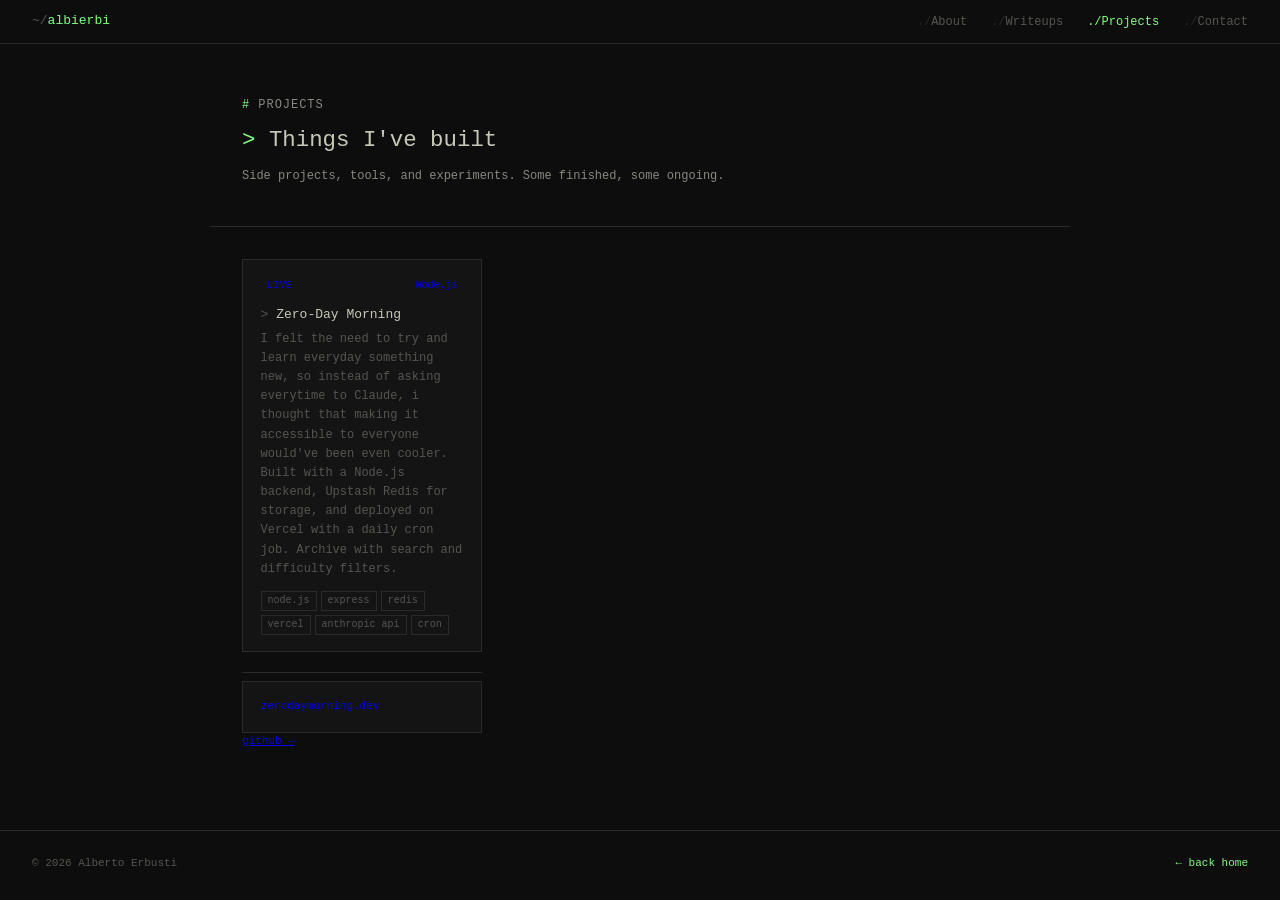
==== projects/index.html @ 9fee24d2 "Update and rename index.html to index.html" ====
<!DOCTYPE html>
<html lang="en">
<head>
  <meta charset="UTF-8">
  <meta name="viewport" content="width=device-width, initial-scale=1.0">
  <meta http-equiv="Content-Security-Policy" content="default-src 'self';">
  <title>Projects | Alberto Erbusti</title>
  <meta name="description" content="Projects built by Alberto Erbusti — CS student and cybersecurity enthusiast.">
  <link rel="stylesheet" href="../style.css">
</head>
<body>

  <nav>
    <a class="nav-logo" href="index.html"><span>~/</span>albierbi</a>
    <ul class="nav-links">
      <li><a href="index.html#about">About</a></li>
      <li><a href="/writeups/">Writeups</a></li>
      <li><a href="projects.html" class="active">Projects</a></li>
      <li><a href="contact.html">Contact</a></li>
    </ul>
  </nav>

  <div class="page-header">
    <p class="page-header-label">projects</p>
    <h1>Things I've built</h1>
    <p>Side projects, tools, and experiments. Some finished, some ongoing.</p>
  </div>

  <div class="layout" style="grid-template-columns: 1fr; max-width: 900px;">
    <main class="main" style="padding-top: 2.5rem;">
      <div class="cards-grid">

        <a class="card" href="https://zerodaymorning.dev" target="_blank" rel="noopener noreferrer">
          <div class="card-top">
            <span class="platform-badge" style="background:#0a1a0a;color:#e8ff47;border:1px solid #2a4a0a;">Live</span>
            <span class="diff-badge" style="color:#e8ff47;background:#1a1a00;">Node.js</span>
          </div>
          <div class="card-title">Zero-Day Morning</div>
          <div class="card-desc">
            I felt the need to try and learn everyday something new, so instead of asking everytime to Claude, i thought that making it accessible to everyone would've been even cooler. Built with a Node.js backend, Upstash Redis for storage, and deployed on Vercel with a daily cron job. Archive with search and difficulty filters.
          </div>
          <div class="card-tags">
            <span class="tag">node.js</span>
            <span class="tag">express</span>
            <span class="tag">redis</span>
            <span class="tag">vercel</span>
            <span class="tag">anthropic api</span>
            <span class="tag">cron</span>
          </div>
          <div class="card-footer" style="display:flex;justify-content:space-between;align-items:center;">
            <span>zerodaymorning.dev</span>
            <a href="https://github.com/albierbi/zerodaymorning" target="_blank" rel="noopener noreferrer" style="color:var(--accent);font-family:var(--mono);font-size:11px;" onclick="event.stopPropagation()">github &rarr;</a>
          </div>
        </a>

      </div>
    </main>
  </div>

  <footer>
    <span>&copy; 2026 Alberto Erbusti</span>
    <a href="index.html" class="footer-back">&larr; back home</a>
  </footer>

  <script src="main.js"></script>

</body>
</html>
---- style.css ----
*, *::before, *::after { box-sizing: border-box; margin: 0; padding: 0; }

:root {
  --bg:      #0d0d0d;
  --bg2:     #141414;
  --bg3:     #1c1c1c;
  --border:  #2a2a2a;
  --text:    #c8c8b8;
  --muted:   #555550;
  --subtle:  #888880;
  --accent:  #7fff7f;
  --accent2: #ff7f7f;
  --yellow:  #ffffa0;
  --mono: "Courier New", Courier, monospace;
  --sans: "Courier New", Courier, monospace;
}

html { scroll-behavior: smooth; }

body {
  font-family: var(--mono);
  background: var(--bg);
  color: var(--text);
  line-height: 1.6;
  min-height: 100vh;
  font-size: 14px;
}

/* ── NAV ── */
nav {
  position: fixed;
  top: 0; left: 0; right: 0;
  z-index: 100;
  height: 44px;
  background: var(--bg);
  border-bottom: 1px solid var(--border);
  display: flex;
  align-items: center;
  justify-content: space-between;
  padding: 0 2rem;
}

.nav-logo {
  font-family: var(--mono);
  font-size: 13px;
  color: var(--accent);
  text-decoration: none;
}

.nav-logo span { color: var(--muted); }

.nav-links { display: flex; gap: 1.5rem; list-style: none; }

.nav-links a {
  font-size: 12px;
  color: var(--muted);
  text-decoration: none;
  transition: color 0.15s;
}

.nav-links a::before { content: './'; color: var(--border); }
.nav-links a:hover { color: var(--text); }
.nav-links a.active { color: var(--accent); }
.nav-links a.active::before { color: var(--accent); }

/* ── BUTTONS ── */
.btn {
  font-size: 12px;
  font-family: var(--mono);
  padding: 7px 16px;
  text-decoration: none;
  transition: all 0.15s;
  cursor: pointer;
  display: inline-flex;
  align-items: center;
  gap: 8px;
  border-radius: 0;
}

.btn-primary {
  background: var(--accent);
  color: #0d0d0d;
  border: 1px solid var(--accent);
  font-weight: bold;
}

.btn-primary:hover { background: #a0ffa0; border-color: #a0ffa0; }

.btn-ghost {
  background: transparent;
  color: var(--subtle);
  border: 1px solid var(--border);
}

.btn-ghost:hover { border-color: var(--subtle); color: var(--text); }

/* ── SECTION SHARED ── */
.section-label {
  font-family: var(--mono);
  font-size: 11px;
  letter-spacing: 0.08em;
  text-transform: uppercase;
  color: var(--muted);
  margin-bottom: 0.5rem;
}

.section-label::before { content: '# '; color: var(--accent); }

h2.section-title {
  font-size: 1.1rem;
  font-weight: normal;
  color: var(--text);
  margin-bottom: 0.75rem;
}

h2.section-title::before { content: '> '; color: var(--accent); }

.section-divider {
  width: 100%;
  height: 1px;
  background: var(--border);
  margin-bottom: 2.5rem;
}

/* ── CARDS ── */
.card,
.writeup-card {
  background: var(--bg2);
  border: 1px solid var(--border);
  border-radius: 0;
  padding: 1rem 1.1rem;
  text-decoration: none;
  display: block;
  transition: border-color 0.15s;
}

.card:hover,
.writeup-card:hover {
  border-color: var(--accent);
}

.card-top {
  display: flex;
  justify-content: space-between;
  align-items: center;
  margin-bottom: 0.6rem;
}

.platform-badge {
  font-family: var(--mono);
  font-size: 10px;
  font-weight: normal;
  letter-spacing: 0.04em;
  text-transform: uppercase;
  padding: 2px 6px;
  border-radius: 0;
}

.badge-thm { background: transparent; color: #38bdf8; border: 1px solid #1e3a5f; }
.badge-htb { background: transparent; color: var(--accent); border: 1px solid #1a3a1a; }
.badge-ctf { background: transparent; color: #818cf8; border: 1px solid #3730a3; }
.badge-owt { background: transparent; color: var(--yellow); border: 1px solid #4a3a00; }

.diff-badge {
  font-family: var(--mono);
  font-size: 10px;
  padding: 2px 6px;
  border-radius: 0;
  background: transparent;
}

.diff-easy     { color: var(--accent); border: 1px solid #1a3a1a; }
.diff-medium   { color: var(--yellow); border: 1px solid #4a3a00; }
.diff-hard     { color: var(--accent2); border: 1px solid #3a1a1a; }
.diff-beginner { color: var(--accent); border: 1px solid #1a3a1a; }

.card-title {
  font-size: 13px;
  font-weight: normal;
  color: var(--text);
  margin-bottom: 0.35rem;
  line-height: 1.4;
}

.card-title::before { content: '> '; color: var(--muted); }

.card-desc {
  font-size: 12px;
  color: var(--muted);
  line-height: 1.6;
  margin-bottom: 0.75rem;
}

.card-tags {
  display: flex;
  flex-wrap: wrap;
  gap: 4px;
}

.tag {
  font-family: var(--mono);
  font-size: 10px;
  color: var(--muted);
  background: transparent;
  border: 1px solid var(--border);
  padding: 1px 6px;
  border-radius: 0;
}

.card-footer {
  border-top: 1px solid var(--border);
  padding-top: 0.5rem;
  margin-top: 0.75rem;
  font-family: var(--mono);
  font-size: 11px;
  color: var(--muted);
}

/* ── FOOTER ── */
footer {
  border-top: 1px solid var(--border);
  padding: 1.5rem 2rem;
  display: flex;
  justify-content: space-between;
  align-items: center;
  font-family: var(--mono);
  font-size: 11px;
  color: var(--muted);
}

/* ── ANIMATIONS ── */
@keyframes blink {
  0%, 100% { opacity: 1; }
  50% { opacity: 0; }
}

@keyframes fadeUp {
  from { opacity: 0; transform: translateY(10px); }
  to   { opacity: 1; transform: translateY(0); }
}

.reveal {
  opacity: 0;
  transform: translateY(12px);
  transition: opacity 0.5s ease, transform 0.5s ease;
}

.reveal.visible {
  opacity: 1;
  transform: translateY(0);
}

/* ── HERO ── */
#hero {
  min-height: 100vh;
  display: flex;
  align-items: center;
  padding: 0 2rem;
  position: relative;
}

.hero-content {
  position: relative;
  max-width: 680px;
  padding-top: 44px;
}

.hero-prompt {
  font-family: var(--mono);
  font-size: 12px;
  color: var(--muted);
  margin-bottom: 2rem;
  opacity: 0;
  animation: fadeUp 0.4s ease 0.1s forwards;
}

.hero-prompt span { color: var(--accent); }

.hero-block {
  margin-bottom: 1.5rem;
  opacity: 0;
  animation: fadeUp 0.4s ease 0.25s forwards;
}

.hero-cmd {
  font-family: var(--mono);
  font-size: 12px;
  color: var(--muted);
  margin-bottom: 0.5rem;
}

.hero-cmd::before { content: '$ '; color: var(--accent); }

.hero-name {
  font-family: var(--mono);
  font-size: clamp(1.6rem, 4vw, 2.8rem);
  font-weight: normal;
  color: var(--text);
  line-height: 1.1;
  letter-spacing: 0.02em;
}

.hero-name .cursor {
  display: inline-block;
  width: 2px;
  height: 1em;
  background: var(--accent);
  margin-left: 4px;
  vertical-align: middle;
  animation: blink 1s step-end infinite;
}

.hero-sub {
  font-size: 13px;
  color: var(--subtle);
  margin-bottom: 2rem;
  line-height: 1.7;
  opacity: 0;
  animation: fadeUp 0.4s ease 0.4s forwards;
}

.hero-sub::before {
  content: '// ';
  color: var(--muted);
}

.hero-actions {
  display: flex;
  gap: 0.75rem;
  flex-wrap: wrap;
  opacity: 0;
  animation: fadeUp 0.4s ease 0.55s forwards;
}

.hero-status {
  position: absolute;
  bottom: 2rem; left: 2rem;
  font-family: var(--mono);
  font-size: 11px;
  color: var(--muted);
  display: flex;
  align-items: center;
  gap: 1.5rem;
  opacity: 0;
  animation: fadeUp 0.4s ease 0.8s forwards;
}

.status-item { display: flex; align-items: center; gap: 6px; }

.status-dot {
  width: 5px; height: 5px;
  border-radius: 50%;
  background: var(--accent);
  box-shadow: 0 0 4px var(--accent);
  animation: blink 2s step-end infinite;
}

.accent-text { color: var(--accent); }

/* ── SECTIONS ── */
section {
  max-width: 860px;
  margin: 0 auto;
  padding: 5rem 2rem;
}

#writeups { border-top: 1px solid var(--border); }
#projects { border-top: 1px solid var(--border); }
#contact  { border-top: 1px solid var(--border); }

.about-grid {
  display: flex;
  flex-direction: column;
  gap: 2rem;
}

@media (min-width: 768px) {
  .about-grid {
    display: grid;
    grid-template-columns: 1fr 1fr;
    gap: 3rem;
    align-items: start;
  }
}

.about-text p {
  color: var(--subtle);
  font-size: 13px;
  line-height: 1.8;
  margin-bottom: 0.75rem;
}

.about-text p:last-child { margin-bottom: 0; }
.about-text strong { color: var(--text); font-weight: normal; }

.skills-grid {
  display: grid;
  grid-template-columns: 1fr 1fr;
  gap: 4px;
}

.skill-item {
  background: var(--bg2);
  border: 1px solid var(--border);
  border-radius: 0;
  padding: 7px 10px;
  font-family: var(--mono);
  font-size: 12px;
  color: var(--muted);
  display: flex;
  align-items: center;
  gap: 8px;
  transition: border-color 0.15s, color 0.15s;
}

.skill-item:hover { border-color: var(--accent); color: var(--text); }

.skill-item::before {
  content: '+';
  color: var(--accent);
  font-size: 10px;
  flex-shrink: 0;
}

.writeups-preview-grid {
  display: grid;
  grid-template-columns: repeat(auto-fill, minmax(260px, 1fr));
  gap: 8px;
  margin-bottom: 1.5rem;
}

@media (max-width: 768px) {
  .writeups-preview-grid { grid-template-columns: 1fr; }
}

.writeups-cta { text-align: left; padding-top: 0.5rem; }

.contact-links {
  display: flex;
  gap: 0.75rem;
  flex-wrap: wrap;
  margin-top: 1.5rem;
}

.contact-link {
  display: flex;
  align-items: center;
  gap: 8px;
  background: var(--bg2);
  border: 1px solid var(--border);
  border-radius: 0;
  padding: 8px 14px;
  text-decoration: none;
  color: var(--subtle);
  font-size: 12px;
  transition: all 0.15s;
}

.contact-link:hover { border-color: var(--accent); color: var(--text); }

.contact-link .link-icon {
  font-family: var(--mono);
  font-size: 11px;
  color: var(--accent);
}

.contact-intro {
  color: var(--subtle);
  font-size: 13px;
  max-width: 480px;
}

/* ── WRITEUPS PAGE ── */
.page-header {
  padding: 6rem 2rem 2.5rem;
  max-width: 860px;
  margin: 0 auto;
  border-bottom: 1px solid var(--border);
}

.page-header-label {
  font-family: var(--mono);
  font-size: 11px;
  letter-spacing: 0.08em;
  text-transform: uppercase;
  color: var(--muted);
  margin-bottom: 0.5rem;
}

.page-header-label::before { content: '# '; color: var(--accent); }

.page-header h1 {
  font-size: 1.4rem;
  font-weight: normal;
  color: var(--text);
  margin-bottom: 0.5rem;
}

.page-header h1::before { content: '> '; color: var(--accent); }

.page-header p { color: var(--subtle); font-size: 12px; max-width: 520px; }

.layout {
  max-width: 860px;
  margin: 0 auto;
  padding: 2rem 2rem 5rem;
  display: grid;
  grid-template-columns: 180px 1fr;
  gap: 2.5rem;
  align-items: start;
}

.sidebar { position: sticky; top: 60px; }
.sidebar-section { margin-bottom: 1.5rem; }

.sidebar-label {
  font-family: var(--mono);
  font-size: 10px;
  letter-spacing: 0.08em;
  text-transform: uppercase;
  color: var(--muted);
  margin-bottom: 0.4rem;
  padding-bottom: 0.3rem;
  border-bottom: 1px solid var(--border);
}

.filter-btn {
  display: flex;
  align-items: center;
  justify-content: space-between;
  width: 100%;
  padding: 5px 8px;
  border-radius: 0;
  border: none;
  background: transparent;
  color: var(--muted);
  font-size: 12px;
  font-family: var(--mono);
  cursor: pointer;
  transition: all 0.15s;
  text-align: left;
  margin-bottom: 2px;
}

.filter-btn:hover { background: var(--bg2); color: var(--text); }
.filter-btn.active { background: var(--bg2); color: var(--accent); border-left: 2px solid var(--accent); }
.filter-btn .dot { width: 5px; height: 5px; border-radius: 50%; opacity: 0; transition: opacity 0.15s; flex-shrink: 0; }
.filter-btn.active .dot { opacity: 1; }
.filter-right { display: flex; align-items: center; gap: 5px; }

.cnt {
  font-family: var(--mono);
  font-size: 10px;
  color: var(--muted);
  background: var(--bg3);
  padding: 0px 5px;
  border-radius: 0;
  min-width: 18px;
  text-align: center;
}

.main { min-width: 0; }

.search-wrap { position: relative; margin-bottom: 1.25rem; }

.search-prefix {
  position: absolute;
  left: 10px; top: 50%;
  transform: translateY(-50%);
  font-family: var(--mono);
  font-size: 13px;
  color: var(--accent);
  pointer-events: none;
}

.search-input {
  width: 100%;
  background: var(--bg2);
  border: 1px solid var(--border);
  border-radius: 0;
  padding: 8px 12px 8px 28px;
  font-size: 12px;
  font-family: var(--mono);
  color: var(--text);
  outline: none;
  transition: border-color 0.15s;
}

.search-input::placeholder { color: var(--muted); }
.search-input:focus { border-color: var(--accent); }

.results-bar {
  display: flex;
  align-items: center;
  justify-content: space-between;
  margin-bottom: 1rem;
}

.results-label { font-family: var(--mono); font-size: 11px; color: var(--muted); }
.results-label span { color: var(--accent); }

.cards-grid {
  display: grid;
  grid-template-columns: repeat(auto-fill, minmax(240px, 1fr));
  gap: 8px;
}

.empty-state {
  grid-column: 1 / -1;
  padding: 3rem 1rem;
  text-align: left;
  color: var(--muted);
  font-family: var(--mono);
  font-size: 12px;
}

.empty-state::before {
  display: block;
  content: '$ grep -r "results" . -- no match';
  color: var(--accent);
  margin-bottom: 0.4rem;
  font-size: 11px;
}

/* ── DOT COLORS ── */
.dot-blue   { background: #38bdf8; }
.dot-green  { background: var(--accent); }
.dot-purple { background: #818cf8; }
.dot-yellow { background: var(--yellow); }
.dot-red    { background: var(--accent2); }
.dot-amber  { background: var(--yellow); }

/* ── MISC ── */
.footer-back {
  color: var(--accent);
  text-decoration: none;
}

.footer-back:hover { text-decoration: underline; }

/* ── CONTACT PAGE ── */
.contact-page {
  min-height: calc(100vh - 44px - 57px);
  display: flex;
  align-items: center;
  padding: 6rem 2rem 4rem;
}

.contact-page-inner {
  max-width: 520px;
  width: 100%;
  margin: 0 auto;
}

.contact-header { margin-bottom: 2.5rem; }

.contact-title {
  font-size: 1.2rem;
  font-weight: normal;
  color: var(--text);
  margin-bottom: 0.75rem;
}

.contact-title::before { content: '> '; color: var(--accent); }

.contact-lead {
  color: var(--subtle);
  font-size: 12px;
  line-height: 1.8;
  max-width: 440px;
}

.contact-links-list {
  display: flex;
  flex-direction: column;
  gap: 6px;
}

.contact-card {
  display: flex;
  align-items: center;
  justify-content: space-between;
  background: var(--bg2);
  border: 1px solid var(--border);
  border-radius: 0;
  padding: 0.9rem 1rem;
  text-decoration: none;
  transition: border-color 0.15s;
}

.contact-card:hover { border-color: var(--accent); }

.contact-card-left {
  display: flex;
  align-items: center;
  gap: 0.75rem;
}

.contact-card-icon {
  font-family: var(--mono);
  font-size: 11px;
  color: var(--accent);
  min-width: 36px;
}

.contact-card-name {
  font-size: 12px;
  font-weight: normal;
  color: var(--text);
  margin-bottom: 1px;
}

.contact-card-handle {
  font-family: var(--mono);
  font-size: 10px;
  color: var(--muted);
}

.contact-card-arrow {
  font-size: 14px;
  color: var(--muted);
  transition: color 0.15s;
}

.contact-card:hover .contact-card-arrow { color: var(--accent); }

/* ── WRITEUP PAGES ── */
.writeup-hero {
  padding: 5.5rem 2rem 2.5rem;
  border-bottom: 1px solid var(--border);
}

.writeup-hero-inner {
  max-width: 760px;
  margin: 0 auto;
}

.writeup-back a {
  font-family: var(--mono);
  font-size: 11px;
  color: var(--muted);
  text-decoration: none;
  transition: color 0.15s;
  display: inline-block;
  margin-bottom: 1.25rem;
}

.writeup-back a::before { content: '<- '; color: var(--accent); }
.writeup-back a:hover { color: var(--accent); }

.writeup-meta-top {
  display: flex;
  align-items: center;
  gap: 6px;
  margin-bottom: 0.75rem;
}

.writeup-title {
  font-size: clamp(1.2rem, 3vw, 1.8rem);
  font-weight: normal;
  color: var(--text);
  margin-bottom: 0.6rem;
  line-height: 1.2;
}

.writeup-title::before { content: '> '; color: var(--accent); }

.writeup-subtitle {
  font-size: 12px;
  color: var(--subtle);
  line-height: 1.7;
  max-width: 580px;
  margin-bottom: 1rem;
}

.writeup-tags {
  display: flex;
  flex-wrap: wrap;
  gap: 4px;
  margin-bottom: 0.75rem;
}

.writeup-date {
  font-family: var(--mono);
  font-size: 10px;
  color: var(--muted);
}

.writeup-body {
  max-width: 1060px;
  margin: 0 auto;
  padding: 2.5rem 2rem 5rem;
  display: grid;
  grid-template-columns: 180px 1fr;
  gap: 3.5rem;
  align-items: start;
}

.writeup-toc { position: sticky; top: 60px; }

.toc-label {
  font-family: var(--mono);
  font-size: 10px;
  letter-spacing: 0.08em;
  text-transform: uppercase;
  color: var(--muted);
  margin-bottom: 0.6rem;
  padding-bottom: 0.4rem;
  border-bottom: 1px solid var(--border);
}

.writeup-toc ul {
  list-style: none;
  display: flex;
  flex-direction: column;
  gap: 1px;
}

.writeup-toc a {
  font-size: 12px;
  color: var(--muted);
  text-decoration: none;
  padding: 4px 8px;
  border-radius: 0;
  display: block;
  transition: all 0.15s;
  border-left: 2px solid transparent;
}

.writeup-toc a:hover {
  color: var(--text);
  border-left-color: var(--accent);
}

.writeup-content { min-width: 0; max-width: 660px; }

.writeup-content section {
  max-width: none;
  margin: 0 0 3rem;
  padding: 0;
}

.writeup-content section:last-child { margin-bottom: 0; }

.writeup-content h2 {
  font-size: 1rem;
  font-weight: normal;
  color: var(--text);
  margin-bottom: 0.75rem;
  padding-bottom: 0.4rem;
  border-bottom: 1px solid var(--border);
}

.writeup-content h2::before { content: '## '; color: var(--accent); }

.writeup-content p {
  font-size: 13px;
  color: var(--subtle);
  line-height: 1.8;
  margin-bottom: 0.75rem;
}

.writeup-content p:last-child { margin-bottom: 0; }

.writeup-content ul {
  margin: 0.4rem 0 0.75rem 1.25rem;
  display: flex;
  flex-direction: column;
  gap: 0.3rem;
}

.writeup-content li {
  font-size: 13px;
  color: var(--subtle);
  line-height: 1.7;
}

.writeup-content code {
  font-family: var(--mono);
  font-size: 12px;
  background: var(--bg3);
  border: 1px solid var(--border);
  padding: 1px 5px;
  border-radius: 0;
  color: var(--accent);
}

.code-block {
  background: var(--bg2);
  border: 1px solid var(--border);
  border-radius: 0;
  overflow: hidden;
  margin: 0.75rem 0;
}

.code-label {
  font-family: var(--mono);
  font-size: 10px;
  letter-spacing: 0.06em;
  text-transform: uppercase;
  color: var(--muted);
  padding: 4px 12px;
  border-bottom: 1px solid var(--border);
  background: var(--bg3);
}

.code-block pre {
  font-family: var(--mono);
  font-size: 12px;
  color: var(--text);
  padding: 0.75rem 1rem;
  overflow-x: auto;
  line-height: 1.7;
  margin: 0;
  white-space: pre;
}

.info-grid {
  background: var(--bg2);
  border: 1px solid var(--border);
  border-radius: 0;
  overflow: hidden;
  margin: 0.75rem 0;
}

.info-row {
  display: flex;
  align-items: center;
  gap: 1rem;
  padding: 6px 12px;
  border-bottom: 1px solid var(--border);
  font-size: 12px;
}

.info-row:last-child { border-bottom: none; }

.port {
  font-family: var(--mono);
  color: var(--accent);
  min-width: 80px;
  font-size: 12px;
}

.service { color: var(--subtle); }

.callout {
  border-radius: 0;
  padding: 0.75rem 1rem;
  margin: 0.75rem 0;
  border-left: 2px solid;
}

.callout-title {
  font-family: var(--mono);
  font-size: 10px;
  font-weight: normal;
  letter-spacing: 0.06em;
  text-transform: uppercase;
  margin-bottom: 0.4rem;
}

.callout-success { background: rgba(127,255,127,0.03); border-color: var(--accent); }
.callout-success .callout-title { color: var(--accent); }

.callout-info { background: rgba(56,189,248,0.03); border-color: #38bdf8; }
.callout-info .callout-title { color: #38bdf8; }

.callout-warning { background: rgba(255,255,160,0.03); border-color: var(--yellow); }
.callout-warning .callout-title { color: var(--yellow); }

.callout p, .callout li {
  font-size: 12px;
  color: var(--subtle);
  line-height: 1.7;
}

.callout ul { margin: 0.2rem 0 0 1rem; gap: 0.25rem; }

/* ── RESPONSIVE ── */
@media (max-width: 640px) {
  nav { padding: 0 1rem; }
  .nav-links { gap: 1rem; }
  .nav-links a::before { display: none; }
  #hero { padding: 0 1rem; }
  section { padding: 3rem 1rem; }
  footer { flex-direction: column; gap: 0.4rem; text-align: center; padding: 1.25rem 1rem; }
  .page-header { padding: 5rem 1rem 2rem; }
  .layout { grid-template-columns: 1fr; padding: 1.25rem 1rem 3rem; gap: 1.25rem; }
  .sidebar { position: static; }
  .sidebar-section { display: flex; flex-wrap: wrap; gap: 4px; }
  .sidebar-label { width: 100%; }
  .filter-btn { width: auto; padding: 4px 8px; }
  .writeup-hero { padding: 5rem 1rem 2rem; }
  .writeup-body { grid-template-columns: 1fr; padding: 1.5rem 1rem 3rem; gap: 1.5rem; }
  .writeup-toc { position: static; }
  .writeup-toc ul { flex-direction: row; flex-wrap: wrap; }
  .writeup-toc a { padding: 3px 6px; font-size: 11px; }
  .contact-page { padding: 5rem 1rem 3rem; align-items: flex-start; }
}
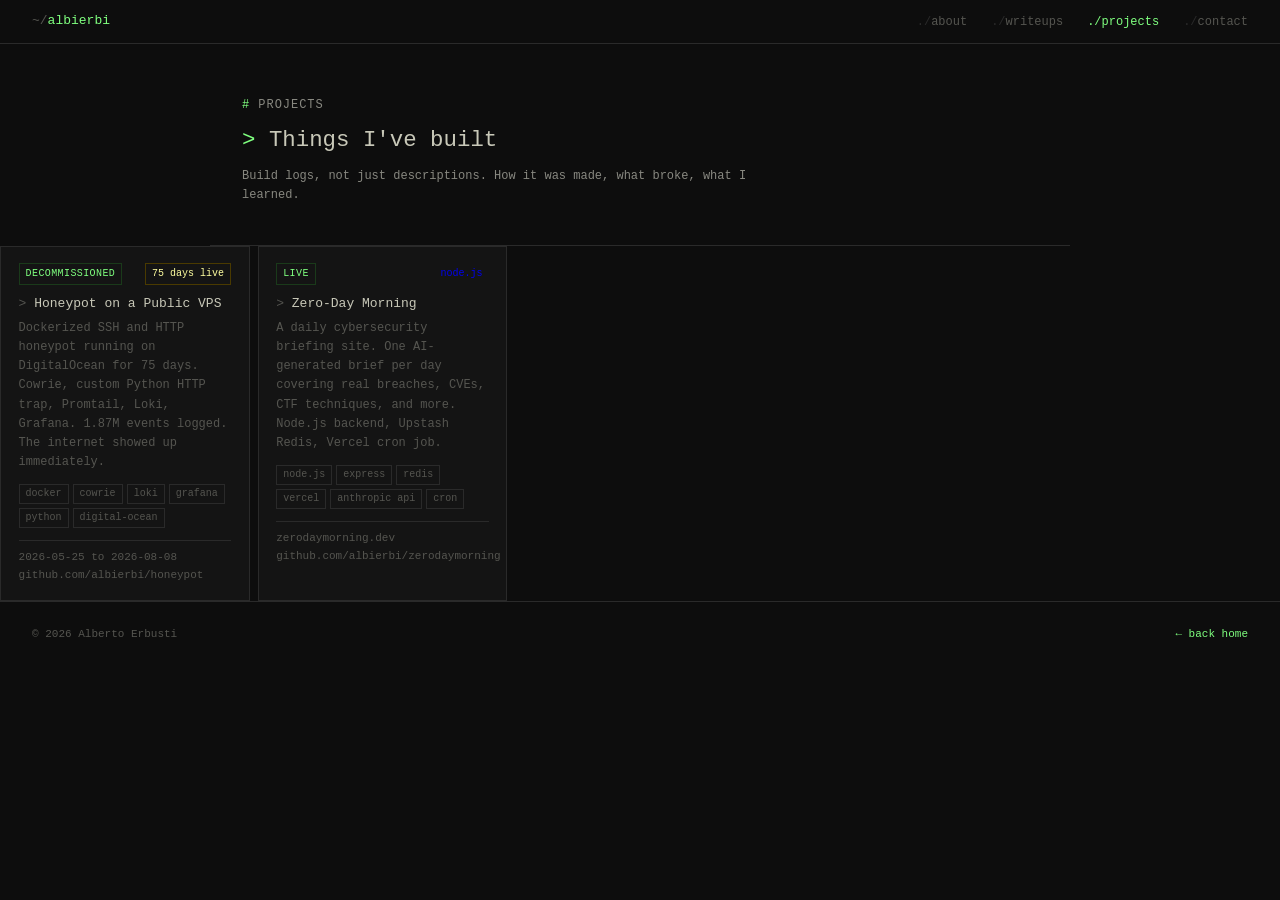
==== commit e18ab400: "Add files via upload" ====
--- a/projects/index.html
+++ b/projects/index.html
@@ -11,58 +11,75 @@
 <body>
 
   <nav>
-    <a class="nav-logo" href="index.html"><span>~/</span>albierbi</a>
+    <a class="nav-logo" href="../index.html"><span>~/</span>albierbi</a>
     <ul class="nav-links">
-      <li><a href="index.html#about">About</a></li>
-      <li><a href="/writeups/">Writeups</a></li>
-      <li><a href="projects.html" class="active">Projects</a></li>
-      <li><a href="contact.html">Contact</a></li>
+      <li><a href="../index.html#about">about</a></li>
+      <li><a href="../writeups/">writeups</a></li>
+      <li><a href="/projects/" class="active">projects</a></li>
+      <li><a href="../contact.html">contact</a></li>
     </ul>
   </nav>
 
   <div class="page-header">
     <p class="page-header-label">projects</p>
     <h1>Things I've built</h1>
-    <p>Side projects, tools, and experiments. Some finished, some ongoing.</p>
+    <p>Build logs, not just descriptions. How it was made, what broke, what I learned.</p>
   </div>
 
-  <div class="layout" style="grid-template-columns: 1fr; max-width: 900px;">
-    <main class="main" style="padding-top: 2.5rem;">
-      <div class="cards-grid">
+  <div style="max-width:860px;margin:0 auto;padding:2rem 2rem 5rem;">
+    <div class="cards-grid">
 
-        <a class="card" href="https://zerodaymorning.dev" target="_blank" rel="noopener noreferrer">
-          <div class="card-top">
-            <span class="platform-badge" style="background:#0a1a0a;color:#e8ff47;border:1px solid #2a4a0a;">Live</span>
-            <span class="diff-badge" style="color:#e8ff47;background:#1a1a00;">Node.js</span>
-          </div>
-          <div class="card-title">Zero-Day Morning</div>
-          <div class="card-desc">
-            I felt the need to try and learn everyday something new, so instead of asking everytime to Claude, i thought that making it accessible to everyone would've been even cooler. Built with a Node.js backend, Upstash Redis for storage, and deployed on Vercel with a daily cron job. Archive with search and difficulty filters.
-          </div>
-          <div class="card-tags">
-            <span class="tag">node.js</span>
-            <span class="tag">express</span>
-            <span class="tag">redis</span>
-            <span class="tag">vercel</span>
-            <span class="tag">anthropic api</span>
-            <span class="tag">cron</span>
-          </div>
-          <div class="card-footer" style="display:flex;justify-content:space-between;align-items:center;">
-            <span>zerodaymorning.dev</span>
-            <a href="https://github.com/albierbi/zerodaymorning" target="_blank" rel="noopener noreferrer" style="color:var(--accent);font-family:var(--mono);font-size:11px;" onclick="event.stopPropagation()">github &rarr;</a>
-          </div>
-        </a>
+      <a class="card" href="honeypot.html">
+        <div class="card-top">
+          <span class="platform-badge badge-htb">decommissioned</span>
+          <span class="diff-badge diff-medium">75 days live</span>
+        </div>
+        <div class="card-title">Honeypot on a Public VPS</div>
+        <div class="card-desc">Dockerized SSH and HTTP honeypot running on DigitalOcean for 75 days. Cowrie, custom Python HTTP trap, Promtail, Loki, Grafana. 1.87M events logged. The internet showed up immediately.</div>
+        <div class="card-tags">
+          <span class="tag">docker</span>
+          <span class="tag">cowrie</span>
+          <span class="tag">loki</span>
+          <span class="tag">grafana</span>
+          <span class="tag">python</span>
+          <span class="tag">digital-ocean</span>
+        </div>
+        <div class="card-footer" style="display:flex;justify-content:space-between;align-items:center;">
+          <span>2026-05-25 to 2026-08-08</span>
+          <span style="color:var(--accent);">github.com/albierbi/honeypot</span>
+        </div>
+      </a>
 
-      </div>
-    </main>
+      <a class="card" href="zerodaymorning.html">
+        <div class="card-top">
+          <span class="platform-badge badge-htb">live</span>
+          <span class="diff-badge" style="color:var(--yellow);border:1px solid #4a3a00;">node.js</span>
+        </div>
+        <div class="card-title">Zero-Day Morning</div>
+        <div class="card-desc">A daily cybersecurity briefing site. One AI-generated brief per day covering real breaches, CVEs, CTF techniques, and more. Node.js backend, Upstash Redis, Vercel cron job.</div>
+        <div class="card-tags">
+          <span class="tag">node.js</span>
+          <span class="tag">express</span>
+          <span class="tag">redis</span>
+          <span class="tag">vercel</span>
+          <span class="tag">anthropic api</span>
+          <span class="tag">cron</span>
+        </div>
+        <div class="card-footer" style="display:flex;justify-content:space-between;align-items:center;">
+          <span>zerodaymorning.dev</span>
+          <span style="color:var(--accent);">github.com/albierbi/zerodaymorning</span>
+        </div>
+      </a>
+
+    </div>
   </div>
 
   <footer>
     <span>&copy; 2026 Alberto Erbusti</span>
-    <a href="index.html" class="footer-back">&larr; back home</a>
+    <a href="../index.html" class="footer-back">&larr; back home</a>
   </footer>
 
-  <script src="main.js"></script>
+  <script src="../main.js"></script>
 
 </body>
 </html>
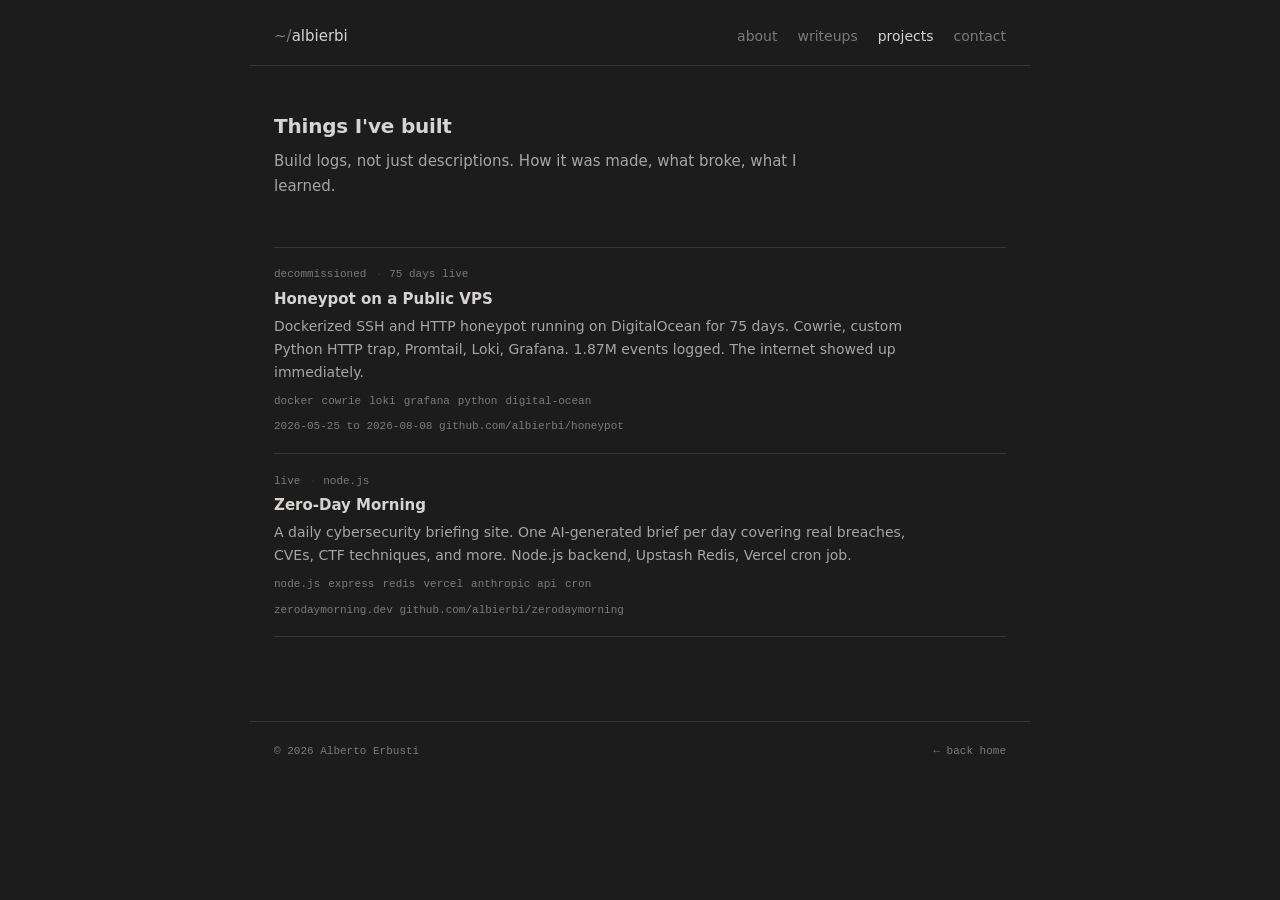
==== commit 1130c8e1: "Update index.html" ====
--- a/projects/index.html
+++ b/projects/index.html
@@ -26,7 +26,7 @@
     <p>Build logs, not just descriptions. How it was made, what broke, what I learned.</p>
   </div>
 
-  <div style="max-width:860px;margin:0 auto;padding:2rem 2rem 5rem;">
+  <div class="layout">
     <div class="cards-grid">
 
       <a class="card" href="honeypot.html">
--- a/style.css
+++ b/style.css
@@ -1,348 +1,137 @@
+/* ============================================
+   Alberto Erbusti — albertoerbusti.com
+   ============================================ */
+
 *, *::before, *::after { box-sizing: border-box; margin: 0; padding: 0; }
 
 :root {
-  --bg:      #0d0d0d;
-  --bg2:     #141414;
-  --bg3:     #1c1c1c;
-  --border:  #2a2a2a;
-  --text:    #c8c8b8;
-  --muted:   #555550;
-  --subtle:  #888880;
-  --accent:  #7fff7f;
-  --accent2: #ff7f7f;
-  --yellow:  #ffffa0;
-  --mono: "Courier New", Courier, monospace;
-  --sans: "Courier New", Courier, monospace;
+  --bg:      #1c1c1c;
+  --bg2:     #232323;
+  --bg3:     #2b2b2b;
+  --border:  #383838;
+  --text:    #d6d4d0;
+  --subtle:  #a8a6a2;
+  --muted:   #7d7b78;
+  --link:    #8fb0cc;
+  --green:   #8fbc8f;
+  --amber:   #c9a86a;
+  --red:     #c98d8d;
+
+  --sans: system-ui, -apple-system, "Segoe UI", Roboto, "Helvetica Neue", Arial, sans-serif;
+  --mono: ui-monospace, SFMono-Regular, Menlo, Consolas, "Liberation Mono", monospace;
 }
 
 html { scroll-behavior: smooth; }
 
 body {
-  font-family: var(--mono);
+  font-family: var(--sans);
   background: var(--bg);
   color: var(--text);
-  line-height: 1.6;
+  line-height: 1.65;
+  font-size: 15px;
   min-height: 100vh;
+  -webkit-font-smoothing: antialiased;
+}
+
+a { color: var(--link); }
+
+/* ── NAV ─────────────────────────────────── */
+
+nav {
+  border-bottom: 1px solid var(--border);
+  display: flex;
+  align-items: baseline;
+  justify-content: space-between;
+  gap: 2rem;
+  max-width: 780px;
+  margin: 0 auto;
+  padding: 1.5rem 1.5rem 1rem;
+  flex-wrap: wrap;
+}
+
+.nav-logo {
+  font-size: 15px;
+  color: var(--text);
+  text-decoration: none;
+  font-weight: 500;
+}
+
+.nav-logo span { color: var(--muted); font-weight: 400; }
+
+.nav-links { display: flex; gap: 1.25rem; list-style: none; }
+
+.nav-links a {
   font-size: 14px;
-}
-
-/* ── NAV ── */
-nav {
-  position: fixed;
-  top: 0; left: 0; right: 0;
-  z-index: 100;
-  height: 44px;
-  background: var(--bg);
-  border-bottom: 1px solid var(--border);
-  display: flex;
-  align-items: center;
-  justify-content: space-between;
-  padding: 0 2rem;
-}
-
-.nav-logo {
-  font-family: var(--mono);
-  font-size: 13px;
-  color: var(--accent);
+  color: var(--muted);
   text-decoration: none;
 }
 
-.nav-logo span { color: var(--muted); }
-
-.nav-links { display: flex; gap: 1.5rem; list-style: none; }
-
-.nav-links a {
+.nav-links a:hover { color: var(--text); }
+.nav-links a.active { color: var(--text); }
+
+/* ── LAYOUT PRIMITIVES ───────────────────── */
+
+section {
+  max-width: 780px;
+  margin: 0 auto;
+  padding: 2.75rem 1.5rem;
+}
+
+.section-label { display: none; }
+
+h2.section-title {
+  font-size: 15px;
+  font-weight: 600;
+  color: var(--text);
+  margin-bottom: 1.25rem;
+  letter-spacing: 0.01em;
+}
+
+.section-divider { display: none; }
+
+#writeups, #projects, #contact, #about {
+  border-top: 1px solid var(--border);
+}
+
+/* No scroll animation. Kept as a no-op so main.js can't hide content. */
+.reveal { opacity: 1; transform: none; }
+.reveal.visible { opacity: 1; transform: none; }
+
+/* ── HERO ────────────────────────────────── */
+
+#hero {
+  max-width: 780px;
+  margin: 0 auto;
+  padding: 3.5rem 1.5rem 2.75rem;
+}
+
+.hero-prompt, .hero-cmd, .cursor { display: none; }
+
+.hero-name {
+  font-size: 1.5rem;
+  font-weight: 600;
+  color: var(--text);
+  line-height: 1.3;
+  margin-bottom: 0.5rem;
+  letter-spacing: -0.01em;
+}
+
+.hero-sub {
+  font-size: 15px;
+  color: var(--subtle);
+  max-width: 34rem;
+  margin-bottom: 1.5rem;
+}
+
+.hero-actions { display: flex; gap: 1.25rem; flex-wrap: wrap; }
+
+.hero-status {
+  display: flex;
+  gap: 1.25rem;
+  font-family: var(--mono);
   font-size: 12px;
   color: var(--muted);
-  text-decoration: none;
-  transition: color 0.15s;
-}
-
-.nav-links a::before { content: './'; color: var(--border); }
-.nav-links a:hover { color: var(--text); }
-.nav-links a.active { color: var(--accent); }
-.nav-links a.active::before { color: var(--accent); }
-
-/* ── BUTTONS ── */
-.btn {
-  font-size: 12px;
-  font-family: var(--mono);
-  padding: 7px 16px;
-  text-decoration: none;
-  transition: all 0.15s;
-  cursor: pointer;
-  display: inline-flex;
-  align-items: center;
-  gap: 8px;
-  border-radius: 0;
-}
-
-.btn-primary {
-  background: var(--accent);
-  color: #0d0d0d;
-  border: 1px solid var(--accent);
-  font-weight: bold;
-}
-
-.btn-primary:hover { background: #a0ffa0; border-color: #a0ffa0; }
-
-.btn-ghost {
-  background: transparent;
-  color: var(--subtle);
-  border: 1px solid var(--border);
-}
-
-.btn-ghost:hover { border-color: var(--subtle); color: var(--text); }
-
-/* ── SECTION SHARED ── */
-.section-label {
-  font-family: var(--mono);
-  font-size: 11px;
-  letter-spacing: 0.08em;
-  text-transform: uppercase;
-  color: var(--muted);
-  margin-bottom: 0.5rem;
-}
-
-.section-label::before { content: '# '; color: var(--accent); }
-
-h2.section-title {
-  font-size: 1.1rem;
-  font-weight: normal;
-  color: var(--text);
-  margin-bottom: 0.75rem;
-}
-
-h2.section-title::before { content: '> '; color: var(--accent); }
-
-.section-divider {
-  width: 100%;
-  height: 1px;
-  background: var(--border);
-  margin-bottom: 2.5rem;
-}
-
-/* ── CARDS ── */
-.card,
-.writeup-card {
-  background: var(--bg2);
-  border: 1px solid var(--border);
-  border-radius: 0;
-  padding: 1rem 1.1rem;
-  text-decoration: none;
-  display: block;
-  transition: border-color 0.15s;
-}
-
-.card:hover,
-.writeup-card:hover {
-  border-color: var(--accent);
-}
-
-.card-top {
-  display: flex;
-  justify-content: space-between;
-  align-items: center;
-  margin-bottom: 0.6rem;
-}
-
-.platform-badge {
-  font-family: var(--mono);
-  font-size: 10px;
-  font-weight: normal;
-  letter-spacing: 0.04em;
-  text-transform: uppercase;
-  padding: 2px 6px;
-  border-radius: 0;
-}
-
-.badge-thm { background: transparent; color: #38bdf8; border: 1px solid #1e3a5f; }
-.badge-htb { background: transparent; color: var(--accent); border: 1px solid #1a3a1a; }
-.badge-ctf { background: transparent; color: #818cf8; border: 1px solid #3730a3; }
-.badge-owt { background: transparent; color: var(--yellow); border: 1px solid #4a3a00; }
-
-.diff-badge {
-  font-family: var(--mono);
-  font-size: 10px;
-  padding: 2px 6px;
-  border-radius: 0;
-  background: transparent;
-}
-
-.diff-easy     { color: var(--accent); border: 1px solid #1a3a1a; }
-.diff-medium   { color: var(--yellow); border: 1px solid #4a3a00; }
-.diff-hard     { color: var(--accent2); border: 1px solid #3a1a1a; }
-.diff-beginner { color: var(--accent); border: 1px solid #1a3a1a; }
-
-.card-title {
-  font-size: 13px;
-  font-weight: normal;
-  color: var(--text);
-  margin-bottom: 0.35rem;
-  line-height: 1.4;
-}
-
-.card-title::before { content: '> '; color: var(--muted); }
-
-.card-desc {
-  font-size: 12px;
-  color: var(--muted);
-  line-height: 1.6;
-  margin-bottom: 0.75rem;
-}
-
-.card-tags {
-  display: flex;
-  flex-wrap: wrap;
-  gap: 4px;
-}
-
-.tag {
-  font-family: var(--mono);
-  font-size: 10px;
-  color: var(--muted);
-  background: transparent;
-  border: 1px solid var(--border);
-  padding: 1px 6px;
-  border-radius: 0;
-}
-
-.card-footer {
-  border-top: 1px solid var(--border);
-  padding-top: 0.5rem;
-  margin-top: 0.75rem;
-  font-family: var(--mono);
-  font-size: 11px;
-  color: var(--muted);
-}
-
-/* ── FOOTER ── */
-footer {
-  border-top: 1px solid var(--border);
-  padding: 1.5rem 2rem;
-  display: flex;
-  justify-content: space-between;
-  align-items: center;
-  font-family: var(--mono);
-  font-size: 11px;
-  color: var(--muted);
-}
-
-/* ── ANIMATIONS ── */
-@keyframes blink {
-  0%, 100% { opacity: 1; }
-  50% { opacity: 0; }
-}
-
-@keyframes fadeUp {
-  from { opacity: 0; transform: translateY(10px); }
-  to   { opacity: 1; transform: translateY(0); }
-}
-
-.reveal {
-  opacity: 0;
-  transform: translateY(12px);
-  transition: opacity 0.5s ease, transform 0.5s ease;
-}
-
-.reveal.visible {
-  opacity: 1;
-  transform: translateY(0);
-}
-
-/* ── HERO ── */
-#hero {
-  min-height: 100vh;
-  display: flex;
-  align-items: center;
-  padding: 0 2rem;
-  position: relative;
-}
-
-.hero-content {
-  position: relative;
-  max-width: 680px;
-  padding-top: 44px;
-}
-
-.hero-prompt {
-  font-family: var(--mono);
-  font-size: 12px;
-  color: var(--muted);
-  margin-bottom: 2rem;
-  opacity: 0;
-  animation: fadeUp 0.4s ease 0.1s forwards;
-}
-
-.hero-prompt span { color: var(--accent); }
-
-.hero-block {
-  margin-bottom: 1.5rem;
-  opacity: 0;
-  animation: fadeUp 0.4s ease 0.25s forwards;
-}
-
-.hero-cmd {
-  font-family: var(--mono);
-  font-size: 12px;
-  color: var(--muted);
-  margin-bottom: 0.5rem;
-}
-
-.hero-cmd::before { content: '$ '; color: var(--accent); }
-
-.hero-name {
-  font-family: var(--mono);
-  font-size: clamp(1.6rem, 4vw, 2.8rem);
-  font-weight: normal;
-  color: var(--text);
-  line-height: 1.1;
-  letter-spacing: 0.02em;
-}
-
-.hero-name .cursor {
-  display: inline-block;
-  width: 2px;
-  height: 1em;
-  background: var(--accent);
-  margin-left: 4px;
-  vertical-align: middle;
-  animation: blink 1s step-end infinite;
-}
-
-.hero-sub {
-  font-size: 13px;
-  color: var(--subtle);
-  margin-bottom: 2rem;
-  line-height: 1.7;
-  opacity: 0;
-  animation: fadeUp 0.4s ease 0.4s forwards;
-}
-
-.hero-sub::before {
-  content: '// ';
-  color: var(--muted);
-}
-
-.hero-actions {
-  display: flex;
-  gap: 0.75rem;
-  flex-wrap: wrap;
-  opacity: 0;
-  animation: fadeUp 0.4s ease 0.55s forwards;
-}
-
-.hero-status {
-  position: absolute;
-  bottom: 2rem; left: 2rem;
-  font-family: var(--mono);
-  font-size: 11px;
-  color: var(--muted);
-  display: flex;
-  align-items: center;
-  gap: 1.5rem;
-  opacity: 0;
-  animation: fadeUp 0.4s ease 0.8s forwards;
+  margin-top: 2rem;
 }
 
 .status-item { display: flex; align-items: center; gap: 6px; }
@@ -350,650 +139,444 @@
 .status-dot {
   width: 5px; height: 5px;
   border-radius: 50%;
-  background: var(--accent);
-  box-shadow: 0 0 4px var(--accent);
-  animation: blink 2s step-end infinite;
-}
-
-.accent-text { color: var(--accent); }
-
-/* ── SECTIONS ── */
-section {
-  max-width: 860px;
-  margin: 0 auto;
-  padding: 5rem 2rem;
-}
-
-#writeups { border-top: 1px solid var(--border); }
-#projects { border-top: 1px solid var(--border); }
-#contact  { border-top: 1px solid var(--border); }
-
-.about-grid {
-  display: flex;
-  flex-direction: column;
-  gap: 2rem;
-}
-
-@media (min-width: 768px) {
+  background: var(--green);
+  flex-shrink: 0;
+}
+
+.accent-text { color: var(--subtle); }
+
+/* ── LINKS THAT USED TO BE BUTTONS ───────── */
+
+.btn {
+  font-size: 14px;
+  font-family: var(--sans);
+  padding: 0;
+  background: none;
+  border: none;
+  border-bottom: 1px solid var(--border);
+  color: var(--link);
+  text-decoration: none;
+  display: inline-block;
+  cursor: pointer;
+}
+
+.btn:hover { border-bottom-color: var(--link); }
+
+.btn-primary, .btn-ghost { background: none; border: none; border-bottom: 1px solid var(--border); }
+.btn-primary { color: var(--link); font-weight: 400; }
+.btn-primary:hover { background: none; border-bottom-color: var(--link); }
+.btn-ghost { color: var(--muted); }
+.btn-ghost:hover { color: var(--text); border-bottom-color: var(--muted); }
+
+/* ── ABOUT ───────────────────────────────── */
+
+.about-grid { display: flex; flex-direction: column; gap: 1.75rem; }
+
+@media (min-width: 720px) {
   .about-grid {
     display: grid;
-    grid-template-columns: 1fr 1fr;
-    gap: 3rem;
+    grid-template-columns: 1.4fr 1fr;
+    gap: 2.5rem;
     align-items: start;
   }
 }
 
 .about-text p {
   color: var(--subtle);
+  font-size: 15px;
+  margin-bottom: 0.85rem;
+  max-width: 34rem;
+}
+
+.about-text p:last-child { margin-bottom: 0; }
+.about-text strong { color: var(--text); font-weight: 500; }
+
+.skills-grid {
+  display: flex;
+  flex-wrap: wrap;
+  gap: 0.4rem 1rem;
+}
+
+.skill-item {
+  background: none;
+  border: none;
+  padding: 0;
+  font-family: var(--mono);
   font-size: 13px;
-  line-height: 1.8;
-  margin-bottom: 0.75rem;
-}
-
-.about-text p:last-child { margin-bottom: 0; }
-.about-text strong { color: var(--text); font-weight: normal; }
-
-.skills-grid {
-  display: grid;
-  grid-template-columns: 1fr 1fr;
-  gap: 4px;
-}
-
-.skill-item {
+  color: var(--muted);
+}
+
+.skill-item::before { content: none; }
+.skill-item:hover { color: var(--muted); }
+
+/* ── CARDS ───────────────────────────────── */
+
+.cards-grid,
+.writeups-preview-grid {
+  display: flex;
+  flex-direction: column;
+  gap: 0;
+  margin-bottom: 1.25rem;
+  border-top: 1px solid var(--border);
+}
+
+.card,
+.writeup-card {
+  background: none;
+  border: none;
+  border-bottom: 1px solid var(--border);
+  border-radius: 0;
+  padding: 1.1rem 0;
+  text-decoration: none;
+  display: block;
+  color: inherit;
+}
+
+.card:hover,
+.writeup-card:hover { background: none; }
+
+.card:hover .card-title,
+.writeup-card:hover .card-title { color: var(--link); }
+
+.card-top {
+  display: flex;
+  align-items: baseline;
+  gap: 0.6rem;
+  margin-bottom: 0.35rem;
+}
+
+.platform-badge,
+.diff-badge {
+  font-family: var(--mono);
+  font-size: 11px;
+  font-weight: 400;
+  letter-spacing: 0;
+  text-transform: lowercase;
+  padding: 0;
+  border: none !important;
+  background: none !important;
+  color: var(--muted) !important;
+}
+
+.diff-badge::before { content: "· "; color: var(--border); }
+
+.card-title {
+  font-size: 15px;
+  font-weight: 600;
+  color: var(--text);
+  margin-bottom: 0.3rem;
+  line-height: 1.4;
+}
+
+.card-title::before { content: none; }
+
+.card-desc {
+  font-size: 14px;
+  color: var(--subtle);
+  margin-bottom: 0.5rem;
+  max-width: 40rem;
+}
+
+.card-tags { display: flex; flex-wrap: wrap; gap: 0.5rem; }
+
+.tag {
+  font-family: var(--mono);
+  font-size: 11px;
+  color: var(--muted);
+  background: none;
+  border: none;
+  padding: 0;
+  border-radius: 0;
+}
+
+.tag::after { content: ""; }
+
+.card-footer {
+  border-top: none;
+  padding-top: 0.45rem;
+  margin-top: 0;
+  font-family: var(--mono);
+  font-size: 11px;
+  color: var(--muted);
+}
+
+.card-footer span { color: var(--muted) !important; }
+
+.writeups-cta { padding-top: 0.25rem; }
+
+/* ── PAGE HEADERS (writeups / projects index) ── */
+
+.page-header {
+  max-width: 780px;
+  margin: 0 auto;
+  padding: 2.75rem 1.5rem 1.5rem;
+}
+
+.page-header-label { display: none; }
+
+.page-header h1 {
+  font-size: 1.25rem;
+  font-weight: 600;
+  color: var(--text);
+  margin-bottom: 0.4rem;
+  letter-spacing: -0.01em;
+}
+
+.page-header h1::before { content: none; }
+
+.page-header p {
+  color: var(--subtle);
+  font-size: 15px;
+  max-width: 34rem;
+}
+
+/* ── WRITEUPS INDEX LAYOUT ───────────────── */
+
+.layout {
+  max-width: 780px;
+  margin: 0 auto;
+  padding: 1.5rem 1.5rem 4rem;
+  display: block;
+}
+
+.sidebar {
+  position: static;
+  display: flex;
+  flex-wrap: wrap;
+  gap: 1.75rem;
+  padding-bottom: 1.25rem;
+  margin-bottom: 1.25rem;
+  border-bottom: 1px solid var(--border);
+}
+
+.sidebar-section {
+  display: flex;
+  flex-wrap: wrap;
+  align-items: baseline;
+  gap: 0.75rem;
+  margin-bottom: 0;
+}
+
+.sidebar-label {
+  font-family: var(--mono);
+  font-size: 11px;
+  letter-spacing: 0;
+  text-transform: lowercase;
+  color: var(--muted);
+  margin-bottom: 0;
+  padding-bottom: 0;
+  border-bottom: none;
+  width: auto;
+}
+
+.filter-btn {
+  display: inline-flex;
+  align-items: center;
+  gap: 5px;
+  width: auto;
+  padding: 0;
+  border: none;
+  border-bottom: 1px solid transparent;
+  background: none;
+  color: var(--muted);
+  font-size: 13px;
+  font-family: var(--sans);
+  cursor: pointer;
+  margin-bottom: 0;
+  border-radius: 0;
+}
+
+.filter-btn:hover { background: none; color: var(--text); }
+
+.filter-btn.active {
+  background: none;
+  color: var(--text);
+  border: none;
+  border-bottom: 1px solid var(--muted);
+}
+
+.filter-btn .dot { display: none; }
+.filter-right { display: inline-flex; align-items: center; gap: 4px; }
+
+.cnt {
+  font-family: var(--mono);
+  font-size: 11px;
+  color: var(--muted);
+  background: none;
+  padding: 0;
+  min-width: 0;
+}
+
+.cnt::before { content: "("; }
+.cnt::after  { content: ")"; }
+
+.main { min-width: 0; }
+
+.search-wrap { position: relative; margin-bottom: 1rem; }
+.search-prefix { display: none; }
+
+.search-input {
+  width: 100%;
+  max-width: 22rem;
   background: var(--bg2);
   border: 1px solid var(--border);
   border-radius: 0;
   padding: 7px 10px;
-  font-family: var(--mono);
-  font-size: 12px;
-  color: var(--muted);
-  display: flex;
-  align-items: center;
-  gap: 8px;
-  transition: border-color 0.15s, color 0.15s;
-}
-
-.skill-item:hover { border-color: var(--accent); color: var(--text); }
-
-.skill-item::before {
-  content: '+';
-  color: var(--accent);
-  font-size: 10px;
-  flex-shrink: 0;
-}
-
-.writeups-preview-grid {
-  display: grid;
-  grid-template-columns: repeat(auto-fill, minmax(260px, 1fr));
-  gap: 8px;
-  margin-bottom: 1.5rem;
-}
-
-@media (max-width: 768px) {
-  .writeups-preview-grid { grid-template-columns: 1fr; }
-}
-
-.writeups-cta { text-align: left; padding-top: 0.5rem; }
-
-.contact-links {
-  display: flex;
-  gap: 0.75rem;
-  flex-wrap: wrap;
-  margin-top: 1.5rem;
-}
-
-.contact-link {
-  display: flex;
-  align-items: center;
-  gap: 8px;
-  background: var(--bg2);
-  border: 1px solid var(--border);
-  border-radius: 0;
-  padding: 8px 14px;
-  text-decoration: none;
-  color: var(--subtle);
-  font-size: 12px;
-  transition: all 0.15s;
-}
-
-.contact-link:hover { border-color: var(--accent); color: var(--text); }
-
-.contact-link .link-icon {
-  font-family: var(--mono);
-  font-size: 11px;
-  color: var(--accent);
-}
-
-.contact-intro {
-  color: var(--subtle);
-  font-size: 13px;
-  max-width: 480px;
-}
-
-/* ── WRITEUPS PAGE ── */
-.page-header {
-  padding: 6rem 2rem 2.5rem;
-  max-width: 860px;
-  margin: 0 auto;
-  border-bottom: 1px solid var(--border);
-}
-
-.page-header-label {
-  font-family: var(--mono);
-  font-size: 11px;
-  letter-spacing: 0.08em;
-  text-transform: uppercase;
-  color: var(--muted);
-  margin-bottom: 0.5rem;
-}
-
-.page-header-label::before { content: '# '; color: var(--accent); }
-
-.page-header h1 {
-  font-size: 1.4rem;
-  font-weight: normal;
-  color: var(--text);
-  margin-bottom: 0.5rem;
-}
-
-.page-header h1::before { content: '> '; color: var(--accent); }
-
-.page-header p { color: var(--subtle); font-size: 12px; max-width: 520px; }
-
-.layout {
-  max-width: 860px;
-  margin: 0 auto;
-  padding: 2rem 2rem 5rem;
-  display: grid;
-  grid-template-columns: 180px 1fr;
-  gap: 2.5rem;
-  align-items: start;
-}
-
-.sidebar { position: sticky; top: 60px; }
-.sidebar-section { margin-bottom: 1.5rem; }
-
-.sidebar-label {
-  font-family: var(--mono);
-  font-size: 10px;
-  letter-spacing: 0.08em;
-  text-transform: uppercase;
-  color: var(--muted);
+  font-size: 14px;
+  font-family: var(--sans);
+  color: var(--text);
+  outline: none;
+}
+
+.search-input::placeholder { color: var(--muted); }
+.search-input:focus { border-color: var(--muted); }
+
+.results-bar { margin-bottom: 0.5rem; }
+
+.results-label { font-family: var(--mono); font-size: 11px; color: var(--muted); }
+.results-label span { color: var(--subtle); }
+
+.empty-state {
+  padding: 2rem 0;
+  text-align: left;
+  color: var(--muted);
+  font-size: 14px;
+  font-family: var(--sans);
+}
+
+.empty-state::before { content: none; }
+
+/* Dot colours are unused now but kept so markup doesn't break. */
+.dot-blue, .dot-green, .dot-purple,
+.dot-yellow, .dot-red, .dot-amber { background: var(--muted); }
+
+/* ── CONTACT ─────────────────────────────── */
+
+.contact-page {
+  max-width: 780px;
+  margin: 0 auto;
+  padding: 2.75rem 1.5rem 4rem;
+  min-height: 0;
+  display: block;
+}
+
+.contact-page-inner { max-width: 100%; }
+
+.contact-header { margin-bottom: 1.75rem; }
+
+.contact-title {
+  font-size: 1.25rem;
+  font-weight: 600;
+  color: var(--text);
   margin-bottom: 0.4rem;
-  padding-bottom: 0.3rem;
-  border-bottom: 1px solid var(--border);
-}
-
-.filter-btn {
-  display: flex;
-  align-items: center;
-  justify-content: space-between;
-  width: 100%;
-  padding: 5px 8px;
-  border-radius: 0;
-  border: none;
-  background: transparent;
-  color: var(--muted);
-  font-size: 12px;
-  font-family: var(--mono);
-  cursor: pointer;
-  transition: all 0.15s;
-  text-align: left;
-  margin-bottom: 2px;
-}
-
-.filter-btn:hover { background: var(--bg2); color: var(--text); }
-.filter-btn.active { background: var(--bg2); color: var(--accent); border-left: 2px solid var(--accent); }
-.filter-btn .dot { width: 5px; height: 5px; border-radius: 50%; opacity: 0; transition: opacity 0.15s; flex-shrink: 0; }
-.filter-btn.active .dot { opacity: 1; }
-.filter-right { display: flex; align-items: center; gap: 5px; }
-
-.cnt {
-  font-family: var(--mono);
-  font-size: 10px;
-  color: var(--muted);
-  background: var(--bg3);
-  padding: 0px 5px;
-  border-radius: 0;
-  min-width: 18px;
-  text-align: center;
-}
-
-.main { min-width: 0; }
-
-.search-wrap { position: relative; margin-bottom: 1.25rem; }
-
-.search-prefix {
-  position: absolute;
-  left: 10px; top: 50%;
-  transform: translateY(-50%);
-  font-family: var(--mono);
-  font-size: 13px;
-  color: var(--accent);
-  pointer-events: none;
-}
-
-.search-input {
-  width: 100%;
-  background: var(--bg2);
-  border: 1px solid var(--border);
-  border-radius: 0;
-  padding: 8px 12px 8px 28px;
-  font-size: 12px;
-  font-family: var(--mono);
-  color: var(--text);
-  outline: none;
-  transition: border-color 0.15s;
-}
-
-.search-input::placeholder { color: var(--muted); }
-.search-input:focus { border-color: var(--accent); }
-
-.results-bar {
-  display: flex;
-  align-items: center;
-  justify-content: space-between;
-  margin-bottom: 1rem;
-}
-
-.results-label { font-family: var(--mono); font-size: 11px; color: var(--muted); }
-.results-label span { color: var(--accent); }
-
-.cards-grid {
-  display: grid;
-  grid-template-columns: repeat(auto-fill, minmax(240px, 1fr));
-  gap: 8px;
-}
-
-.empty-state {
-  grid-column: 1 / -1;
-  padding: 3rem 1rem;
-  text-align: left;
-  color: var(--muted);
-  font-family: var(--mono);
-  font-size: 12px;
-}
-
-.empty-state::before {
-  display: block;
-  content: '$ grep -r "results" . -- no match';
-  color: var(--accent);
-  margin-bottom: 0.4rem;
-  font-size: 11px;
-}
-
-/* ── DOT COLORS ── */
-.dot-blue   { background: #38bdf8; }
-.dot-green  { background: var(--accent); }
-.dot-purple { background: #818cf8; }
-.dot-yellow { background: var(--yellow); }
-.dot-red    { background: var(--accent2); }
-.dot-amber  { background: var(--yellow); }
-
-/* ── MISC ── */
-.footer-back {
-  color: var(--accent);
-  text-decoration: none;
-}
-
-.footer-back:hover { text-decoration: underline; }
-
-/* ── CONTACT PAGE ── */
-.contact-page {
-  min-height: calc(100vh - 44px - 57px);
-  display: flex;
-  align-items: center;
-  padding: 6rem 2rem 4rem;
-}
-
-.contact-page-inner {
-  max-width: 520px;
-  width: 100%;
-  margin: 0 auto;
-}
-
-.contact-header { margin-bottom: 2.5rem; }
-
-.contact-title {
-  font-size: 1.2rem;
-  font-weight: normal;
-  color: var(--text);
-  margin-bottom: 0.75rem;
-}
-
-.contact-title::before { content: '> '; color: var(--accent); }
+  letter-spacing: -0.01em;
+}
+
+.contact-title::before { content: none; }
 
 .contact-lead {
   color: var(--subtle);
+  font-size: 15px;
+  max-width: 34rem;
+}
+
+.contact-links-list {
+  display: flex;
+  flex-direction: column;
+  gap: 0;
+  border-top: 1px solid var(--border);
+}
+
+.contact-card {
+  display: flex;
+  align-items: baseline;
+  justify-content: flex-start;
+  gap: 0.9rem;
+  background: none;
+  border: none;
+  border-bottom: 1px solid var(--border);
+  border-radius: 0;
+  padding: 0.8rem 0;
+  text-decoration: none;
+  transform: none !important;
+}
+
+.contact-card:hover { border-color: var(--border); }
+.contact-card:hover .contact-card-name { color: var(--link); }
+
+.contact-card-left {
+  display: flex;
+  align-items: baseline;
+  gap: 0.9rem;
+  flex-wrap: wrap;
+}
+
+.contact-card-icon { display: none; }
+
+.contact-card-name {
+  font-size: 15px;
+  font-weight: 500;
+  color: var(--text);
+  margin-bottom: 0;
+}
+
+.contact-card-handle {
+  font-family: var(--mono);
   font-size: 12px;
-  line-height: 1.8;
-  max-width: 440px;
-}
-
-.contact-links-list {
-  display: flex;
-  flex-direction: column;
-  gap: 6px;
-}
-
-.contact-card {
-  display: flex;
-  align-items: center;
+  color: var(--muted);
+}
+
+.contact-card-arrow { display: none; }
+
+.contact-links { display: flex; gap: 1rem; flex-wrap: wrap; margin-top: 1.25rem; }
+
+.contact-link {
+  display: inline-block;
+  background: none;
+  border: none;
+  border-bottom: 1px solid var(--border);
+  border-radius: 0;
+  padding: 0;
+  text-decoration: none;
+  color: var(--link);
+  font-size: 14px;
+}
+
+.contact-link:hover { border-bottom-color: var(--link); color: var(--link); }
+.contact-link .link-icon { display: none; }
+
+.contact-intro { color: var(--subtle); font-size: 15px; max-width: 34rem; }
+
+/* ── FOOTER ──────────────────────────────── */
+
+footer {
+  border-top: 1px solid var(--border);
+  max-width: 780px;
+  margin: 0 auto;
+  padding: 1.25rem 1.5rem 2.5rem;
+  display: flex;
   justify-content: space-between;
-  background: var(--bg2);
-  border: 1px solid var(--border);
-  border-radius: 0;
-  padding: 0.9rem 1rem;
-  text-decoration: none;
-  transition: border-color 0.15s;
-}
-
-.contact-card:hover { border-color: var(--accent); }
-
-.contact-card-left {
-  display: flex;
-  align-items: center;
-  gap: 0.75rem;
-}
-
-.contact-card-icon {
+  align-items: baseline;
+  gap: 1rem;
   font-family: var(--mono);
   font-size: 11px;
-  color: var(--accent);
-  min-width: 36px;
-}
-
-.contact-card-name {
-  font-size: 12px;
-  font-weight: normal;
-  color: var(--text);
-  margin-bottom: 1px;
-}
-
-.contact-card-handle {
-  font-family: var(--mono);
-  font-size: 10px;
-  color: var(--muted);
-}
-
-.contact-card-arrow {
-  font-size: 14px;
-  color: var(--muted);
-  transition: color 0.15s;
-}
-
-.contact-card:hover .contact-card-arrow { color: var(--accent); }
-
-/* ── WRITEUP PAGES ── */
-.writeup-hero {
-  padding: 5.5rem 2rem 2.5rem;
-  border-bottom: 1px solid var(--border);
-}
-
-.writeup-hero-inner {
-  max-width: 760px;
-  margin: 0 auto;
-}
-
-.writeup-back a {
-  font-family: var(--mono);
-  font-size: 11px;
-  color: var(--muted);
-  text-decoration: none;
-  transition: color 0.15s;
-  display: inline-block;
-  margin-bottom: 1.25rem;
-}
-
-.writeup-back a::before { content: '<- '; color: var(--accent); }
-.writeup-back a:hover { color: var(--accent); }
-
-.writeup-meta-top {
-  display: flex;
-  align-items: center;
-  gap: 6px;
-  margin-bottom: 0.75rem;
-}
-
-.writeup-title {
-  font-size: clamp(1.2rem, 3vw, 1.8rem);
-  font-weight: normal;
-  color: var(--text);
-  margin-bottom: 0.6rem;
-  line-height: 1.2;
-}
-
-.writeup-title::before { content: '> '; color: var(--accent); }
-
-.writeup-subtitle {
-  font-size: 12px;
-  color: var(--subtle);
-  line-height: 1.7;
-  max-width: 580px;
-  margin-bottom: 1rem;
-}
-
-.writeup-tags {
-  display: flex;
-  flex-wrap: wrap;
-  gap: 4px;
-  margin-bottom: 0.75rem;
-}
-
-.writeup-date {
-  font-family: var(--mono);
-  font-size: 10px;
-  color: var(--muted);
-}
-
-.writeup-body {
-  max-width: 1060px;
-  margin: 0 auto;
-  padding: 2.5rem 2rem 5rem;
-  display: grid;
-  grid-template-columns: 180px 1fr;
-  gap: 3.5rem;
-  align-items: start;
-}
-
-.writeup-toc { position: sticky; top: 60px; }
-
-.toc-label {
-  font-family: var(--mono);
-  font-size: 10px;
-  letter-spacing: 0.08em;
-  text-transform: uppercase;
-  color: var(--muted);
-  margin-bottom: 0.6rem;
-  padding-bottom: 0.4rem;
-  border-bottom: 1px solid var(--border);
-}
-
-.writeup-toc ul {
-  list-style: none;
-  display: flex;
-  flex-direction: column;
-  gap: 1px;
-}
-
-.writeup-toc a {
-  font-size: 12px;
-  color: var(--muted);
-  text-decoration: none;
-  padding: 4px 8px;
-  border-radius: 0;
-  display: block;
-  transition: all 0.15s;
-  border-left: 2px solid transparent;
-}
-
-.writeup-toc a:hover {
-  color: var(--text);
-  border-left-color: var(--accent);
-}
-
-.writeup-content { min-width: 0; max-width: 660px; }
-
-.writeup-content section {
-  max-width: none;
-  margin: 0 0 3rem;
-  padding: 0;
-}
-
-.writeup-content section:last-child { margin-bottom: 0; }
-
-.writeup-content h2 {
-  font-size: 1rem;
-  font-weight: normal;
-  color: var(--text);
-  margin-bottom: 0.75rem;
-  padding-bottom: 0.4rem;
-  border-bottom: 1px solid var(--border);
-}
-
-.writeup-content h2::before { content: '## '; color: var(--accent); }
-
-.writeup-content p {
-  font-size: 13px;
-  color: var(--subtle);
-  line-height: 1.8;
-  margin-bottom: 0.75rem;
-}
-
-.writeup-content p:last-child { margin-bottom: 0; }
-
-.writeup-content ul {
-  margin: 0.4rem 0 0.75rem 1.25rem;
-  display: flex;
-  flex-direction: column;
-  gap: 0.3rem;
-}
-
-.writeup-content li {
-  font-size: 13px;
-  color: var(--subtle);
-  line-height: 1.7;
-}
-
-.writeup-content code {
-  font-family: var(--mono);
-  font-size: 12px;
-  background: var(--bg3);
-  border: 1px solid var(--border);
-  padding: 1px 5px;
-  border-radius: 0;
-  color: var(--accent);
-}
-
-.code-block {
-  background: var(--bg2);
-  border: 1px solid var(--border);
-  border-radius: 0;
-  overflow: hidden;
-  margin: 0.75rem 0;
-}
-
-.code-label {
-  font-family: var(--mono);
-  font-size: 10px;
-  letter-spacing: 0.06em;
-  text-transform: uppercase;
-  color: var(--muted);
-  padding: 4px 12px;
-  border-bottom: 1px solid var(--border);
-  background: var(--bg3);
-}
-
-.code-block pre {
-  font-family: var(--mono);
-  font-size: 12px;
-  color: var(--text);
-  padding: 0.75rem 1rem;
-  overflow-x: auto;
-  line-height: 1.7;
-  margin: 0;
-  white-space: pre;
-}
-
-.info-grid {
-  background: var(--bg2);
-  border: 1px solid var(--border);
-  border-radius: 0;
-  overflow: hidden;
-  margin: 0.75rem 0;
-}
-
-.info-row {
-  display: flex;
-  align-items: center;
-  gap: 1rem;
-  padding: 6px 12px;
-  border-bottom: 1px solid var(--border);
-  font-size: 12px;
-}
-
-.info-row:last-child { border-bottom: none; }
-
-.port {
-  font-family: var(--mono);
-  color: var(--accent);
-  min-width: 80px;
-  font-size: 12px;
-}
-
-.service { color: var(--subtle); }
-
-.callout {
-  border-radius: 0;
-  padding: 0.75rem 1rem;
-  margin: 0.75rem 0;
-  border-left: 2px solid;
-}
-
-.callout-title {
-  font-family: var(--mono);
-  font-size: 10px;
-  font-weight: normal;
-  letter-spacing: 0.06em;
-  text-transform: uppercase;
-  margin-bottom: 0.4rem;
-}
-
-.callout-success { background: rgba(127,255,127,0.03); border-color: var(--accent); }
-.callout-success .callout-title { color: var(--accent); }
-
-.callout-info { background: rgba(56,189,248,0.03); border-color: #38bdf8; }
-.callout-info .callout-title { color: #38bdf8; }
-
-.callout-warning { background: rgba(255,255,160,0.03); border-color: var(--yellow); }
-.callout-warning .callout-title { color: var(--yellow); }
-
-.callout p, .callout li {
-  font-size: 12px;
-  color: var(--subtle);
-  line-height: 1.7;
-}
-
-.callout ul { margin: 0.2rem 0 0 1rem; gap: 0.25rem; }
-
-/* ── RESPONSIVE ── */
+  color: var(--muted);
+}
+
+.footer-back { color: var(--muted); text-decoration: none; }
+.footer-back:hover { color: var(--text); text-decoration: none; }
+
+/* ── RESPONSIVE ──────────────────────────── */
+
 @media (max-width: 640px) {
-  nav { padding: 0 1rem; }
+  body { font-size: 15px; }
+  nav { padding: 1.25rem 1.1rem 0.9rem; gap: 0.75rem; }
   .nav-links { gap: 1rem; }
-  .nav-links a::before { display: none; }
-  #hero { padding: 0 1rem; }
-  section { padding: 3rem 1rem; }
-  footer { flex-direction: column; gap: 0.4rem; text-align: center; padding: 1.25rem 1rem; }
-  .page-header { padding: 5rem 1rem 2rem; }
-  .layout { grid-template-columns: 1fr; padding: 1.25rem 1rem 3rem; gap: 1.25rem; }
-  .sidebar { position: static; }
-  .sidebar-section { display: flex; flex-wrap: wrap; gap: 4px; }
-  .sidebar-label { width: 100%; }
-  .filter-btn { width: auto; padding: 4px 8px; }
-  .writeup-hero { padding: 5rem 1rem 2rem; }
-  .writeup-body { grid-template-columns: 1fr; padding: 1.5rem 1rem 3rem; gap: 1.5rem; }
-  .writeup-toc { position: static; }
-  .writeup-toc ul { flex-direction: row; flex-wrap: wrap; }
-  .writeup-toc a { padding: 3px 6px; font-size: 11px; }
-  .contact-page { padding: 5rem 1rem 3rem; align-items: flex-start; }
-}
+  #hero { padding: 2.5rem 1.1rem 2rem; }
+  section { padding: 2rem 1.1rem; }
+  .page-header { padding: 2rem 1.1rem 1.25rem; }
+  .layout { padding: 1.25rem 1.1rem 3rem; }
+  .contact-page { padding: 2rem 1.1rem 3rem; }
+  footer { padding: 1.25rem 1.1rem 2rem; flex-direction: column; gap: 0.4rem; }
+  .sidebar { gap: 1rem; flex-direction: column; }
+}
